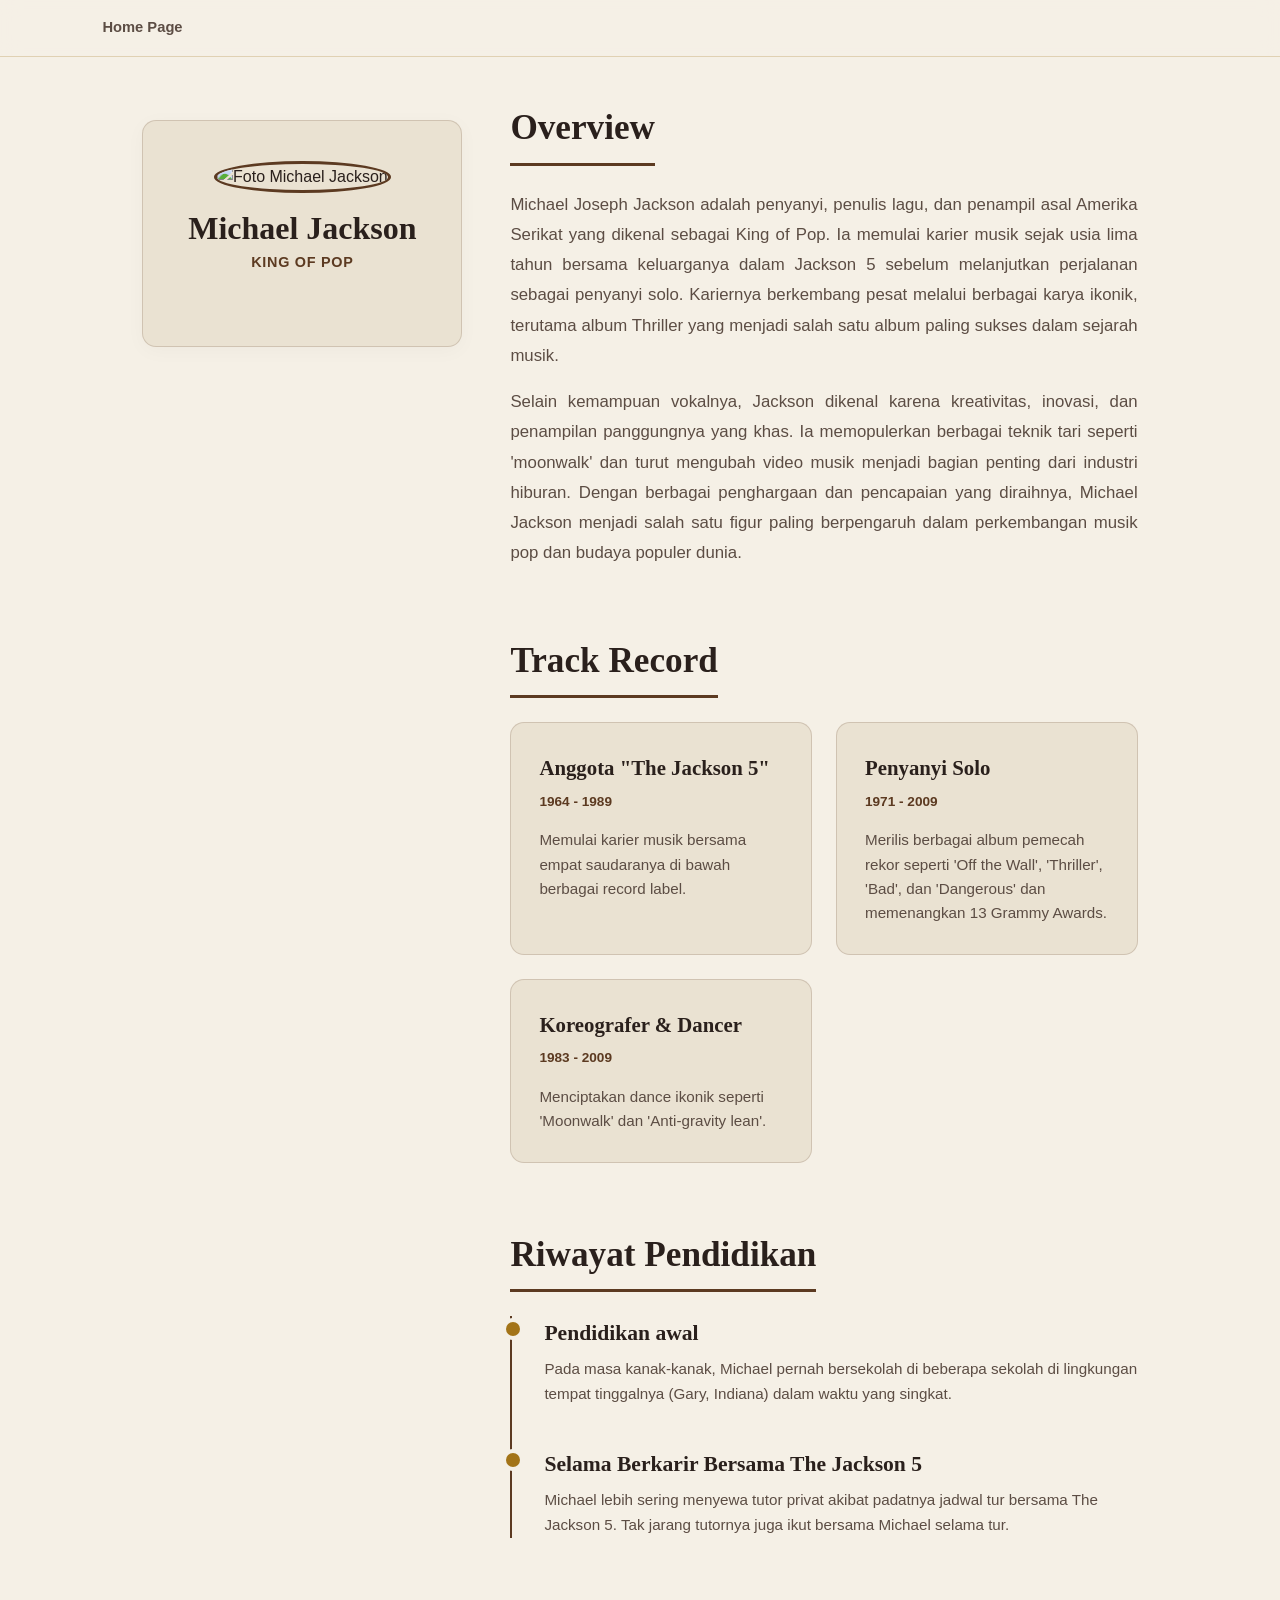
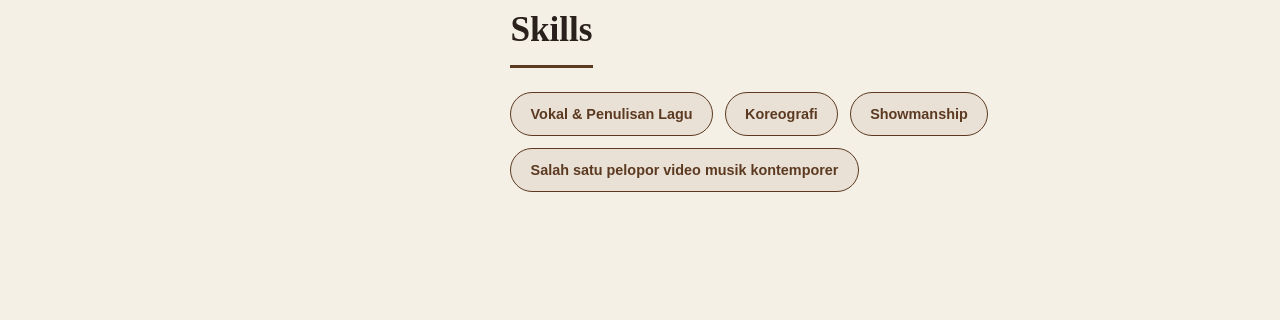
==== cv.html @ 8b6800da "Update image source path for profile picture" ====
<!doctype html>
<html lang="id">

<head>
    <meta charset="UTF-8" />
    <meta name="viewport" content="width=device-width, initial-scale=1.0" />
    <title>Michael Jackson — Creative CV</title>
    <link rel="stylesheet" href="cv.css" />
</head>

<body>
    <header class="navbar">
        <nav class="nav-links">
            <a href="home.html">Home Page</a>
        </nav>
    </header>

    <div class="cv-layout">
        <aside class="cv-sidebar">
            <div class="profile-container">
                <img src="images/michael jackson.jpg" alt="Foto Michael Jackson" class="profile-pic">
                <h1 class="profile-name">Michael Jackson</h1>
                <p class="profile-title">King of Pop</p>
            </div>
        </aside>

        <main class="cv-content">
            <section class="cv-section">
                <h2 class="section-title">Overview</h2>
                <p class="character-desc">
                    Michael Joseph Jackson adalah penyanyi, penulis lagu, dan penampil asal Amerika Serikat yang dikenal
                    sebagai King of Pop. Ia memulai karier musik sejak usia lima tahun bersama keluarganya dalam Jackson
                    5 sebelum melanjutkan perjalanan sebagai penyanyi solo. Kariernya berkembang pesat melalui berbagai
                    karya ikonik, terutama album Thriller yang menjadi salah satu album paling sukses dalam sejarah
                    musik.
                </p>
                <p class="character-desc">
                    Selain kemampuan vokalnya, Jackson dikenal karena kreativitas, inovasi, dan penampilan panggungnya
                    yang khas. Ia memopulerkan berbagai teknik tari seperti 'moonwalk' dan turut mengubah video musik
                    menjadi bagian penting dari industri hiburan. Dengan berbagai penghargaan dan pencapaian yang
                    diraihnya, Michael Jackson menjadi salah satu figur paling berpengaruh dalam perkembangan musik pop
                    dan budaya populer dunia.
                </p>
            </section>

            <section class="cv-section">
                <h2 class="section-title">Track Record</h2>
                <div class="grid-container">
                    <div class="card">
                        <h3 class="card-title">Anggota "The Jackson 5"</h3>
                        <span class="card-date">1964 - 1989</span>
                        <p class="card-desc">Memulai karier musik bersama empat saudaranya di bawah berbagai record
                            label.
                        </p>
                    </div>
                    <div class="card">
                        <h3 class="card-title">Penyanyi Solo</h3>
                        <span class="card-date">1971 - 2009</span>
                        <p class="card-desc">Merilis berbagai album pemecah rekor seperti 'Off the Wall', 'Thriller',
                            'Bad',
                            dan 'Dangerous' dan memenangkan 13 Grammy Awards.</p>
                    </div>
                    <div class="card">
                        <h3 class="card-title">Koreografer & Dancer</h3>
                        <span class="card-date">1983 - 2009</span>
                        <p class="card-desc">Menciptakan dance ikonik seperti 'Moonwalk' dan 'Anti-gravity
                            lean'.</p>
                    </div>
                </div>
            </section>

            <section class="cv-section">
                <h2 class="section-title">Riwayat Pendidikan</h2>
                <div class="timeline">
                    <div class="timeline-item">
                        <div class="timeline-dot"></div>
                        <h3 class="timeline-title">Pendidikan awal</h3>
                        <p class="timeline-desc">Pada masa kanak-kanak, Michael pernah bersekolah di beberapa sekolah di
                            lingkungan tempat tinggalnya (Gary, Indiana) dalam waktu yang singkat.</p>
                    </div>

                    <div class="timeline-item">
                        <div class="timeline-dot"></div>
                        <h3 class="timeline-title">Selama Berkarir Bersama The Jackson 5</h3>
                        <p class="timeline-desc">Michael lebih sering menyewa tutor privat akibat padatnya jadwal tur
                            bersama The Jackson 5. Tak jarang tutornya juga ikut bersama Michael selama tur.</p>
                    </div>
                </div>
            </section>

            <section class="cv-section">
                <h2 class="section-title">Skills</h2>
                <div class="skills-container">
                    <span class="skill-badge">Vokal & Penulisan Lagu</span>
                    <span class="skill-badge">Koreografi</span>
                    <span class="skill-badge">Showmanship</span>
                    <span class="skill-badge">Salah satu pelopor video musik kontemporer</span>
                </div>
            </section>
        </main>
    </div>
</body>

</html>
---- cv.css ----
:root {
    --bg: #f5f0e6;
    --bg-alt: #eae2d2;
    --text-main: #2a201c;
    --text-muted: #5c4d44;
    --brown: #5c3a21;
    --brown-deep: #3b2313;
    --gold: #a37418;
    --font-display:'Palatino Linotype', serif;
    --font-body: 'Trebuchet MS', sans-serif;
}

* {
    margin: 0;
    padding: 0;
    box-sizing: border-box;
}

html {
    scroll-behavior: smooth;
}

body {
    background: var(--bg);
    color: var(--text-main);
    font-family: var(--font-body);
    line-height: 1.6;
    overflow-x: hidden;
    position: relative;
}

a {
    color: inherit;
    text-decoration: none;
}

h1,
h2,
h3 {
    font-family: var(--font-display);
    font-weight: 800;
    color: var(--text-main);
}

.navbar {
    position: fixed;
    top: 0;
    left: 0;
    right: 0;
    z-index: 100;
    display: flex;
    align-items: center;
    justify-content: space-between;
    padding: 1rem 8vw;
    background: rgba(245, 240, 230, 0.88);
    backdrop-filter: blur(10px);
    border-bottom: 1px solid rgba(163, 116, 24, 0.25);
}

.nav-links {
    display: flex;
    gap: 2.25rem;
}

.nav-links a {
    position: relative;
    font-weight: 600;
    font-size: 0.92rem;
    color: var(--text-muted);
    transition: color 0.25s ease;
}

.nav-links a::after {
    content: "";
    position: absolute;
    left: 0;
    bottom: -4px;
    width: 0;
    height: 2px;
    background: var(--brown);
    transition: width 0.25s ease;
}

.nav-links a:hover {
    color: var(--brown);
}

.nav-links a:hover::after {
    width: 100%;
}

.cv-layout {
    display: flex;
    max-width: 1200px;
    margin: 100px auto 4rem;
    padding: 0 8vw;
    gap: 3rem;
}

.cv-sidebar {
    width: 320px;
    flex-shrink: 0;
    position: sticky;
    top: 120px;
    height: fit-content;
    background: var(--bg-alt);
    padding: 2.5rem 2rem;
    border: 1px solid rgba(92, 58, 33, 0.18);
    border-radius: 14px;
    box-shadow: 0 4px 20px rgba(0, 0, 0, 0.03);
}

.profile-container {
    text-align: center;
    margin-bottom: 2rem;
}

.profile-pic {
    width: 160px;
    height: 160px;
    border-radius: 50%;
    object-fit: cover;
    margin-bottom: 1rem;
    border: 3px solid var(--brown);
}

.profile-name {
    font-size: 2rem;
    color: var(--text-main);
    line-height: 1.2;
    margin-bottom: 0.25rem;
}

.profile-title {
    color: var(--brown);
    font-weight: 700;
    letter-spacing: 0.05em;
    font-size: 0.9rem;
    text-transform: uppercase;
}

.contact-info h3 {
    border-bottom: 1px solid rgba(92, 58, 33, 0.2);
    padding-bottom: 5px;
    margin-bottom: 12px;
    margin-top: 20px;
    color: var(--brown);
}

.contact-info p {
    color: var(--text-muted);
    font-size: 0.88rem;
    margin-bottom: 0.5rem;
}

.cv-content {
    flex-grow: 1;
}

.cv-section {
    margin-bottom: 4rem;
}

.section-title {
    font-size: 2.2rem;
    color: var(--text-main);
    margin-bottom: 1.5rem;
    display: inline-block;
    border-bottom: 3px solid var(--brown);
    padding-bottom: 0.4rem;
}

.character-desc {
    font-size: 1.05rem;
    color: var(--text-muted);
    text-align: justify;
    line-height: 1.8;
    margin-bottom: 1rem;
}

.grid-container {
    display: grid;
    grid-template-columns: repeat(auto-fit, minmax(280px, 1fr));
    gap: 1.5rem;
}

.card {
    background: var(--bg-alt);
    padding: 1.75rem;
    border: 1px solid rgba(92, 58, 33, 0.18);
    border-radius: 14px;
    transition: transform 0.3s ease, border-color 0.3s ease, box-shadow 0.3s ease;
}

.card:hover {
    transform: translateY(-6px);
    border-color: var(--brown);
    box-shadow: 0 8px 24px rgba(92, 58, 33, 0.1);
}

.card-title {
    color: var(--text-main);
    font-size: 1.3rem;
    margin-bottom: 0.2rem;
}

.card-date {
    display: inline-block;
    font-size: 0.85rem;
    color: var(--brown);
    font-weight: 700;
    margin-bottom: 1rem;
}

.card-desc {
    font-size: 0.95rem;
    color: var(--text-muted);
}

.timeline {
    position: relative;
    padding-left: 2rem;
    border-left: 2px solid var(--brown);
}

.timeline-item {
    position: relative;
    margin-bottom: 2.5rem;
}

.timeline-item:last-child {
    margin-bottom: 0;
}

.timeline-dot {
    position: absolute;
    left: -2.4rem;
    top: 0.35rem;
    width: 14px;
    height: 14px;
    border-radius: 50%;
    background-color: var(--gold);
    box-shadow: 0 0 0 4px var(--bg);
}

.timeline-title {
    color: var(--text-main);
    font-size: 1.35rem;
    margin-bottom: 0.3rem;
}

.timeline-desc {
    font-size: 0.95rem;
    color: var(--text-muted);
    line-height: 1.7;
}

.skills-container {
    display: flex;
    flex-wrap: wrap;
    gap: 12px;
}

.skill-badge {
    background: rgba(92, 58, 33, 0.08);
    color: var(--brown);
    padding: 0.6rem 1.2rem;
    font-size: 0.9rem;
    font-weight: 700;
    border: 1px solid var(--brown);
    border-radius: 50px;
    transition: all 0.25s ease;
}

.skill-badge:hover {
    background: var(--brown);
    color: var(--bg);
}

@media screen and (max-width: 992px) {
    .cv-layout {
        flex-direction: column;
    }

    .cv-sidebar {
        width: 100%;
        position: relative;
        top: 0;
    }
}
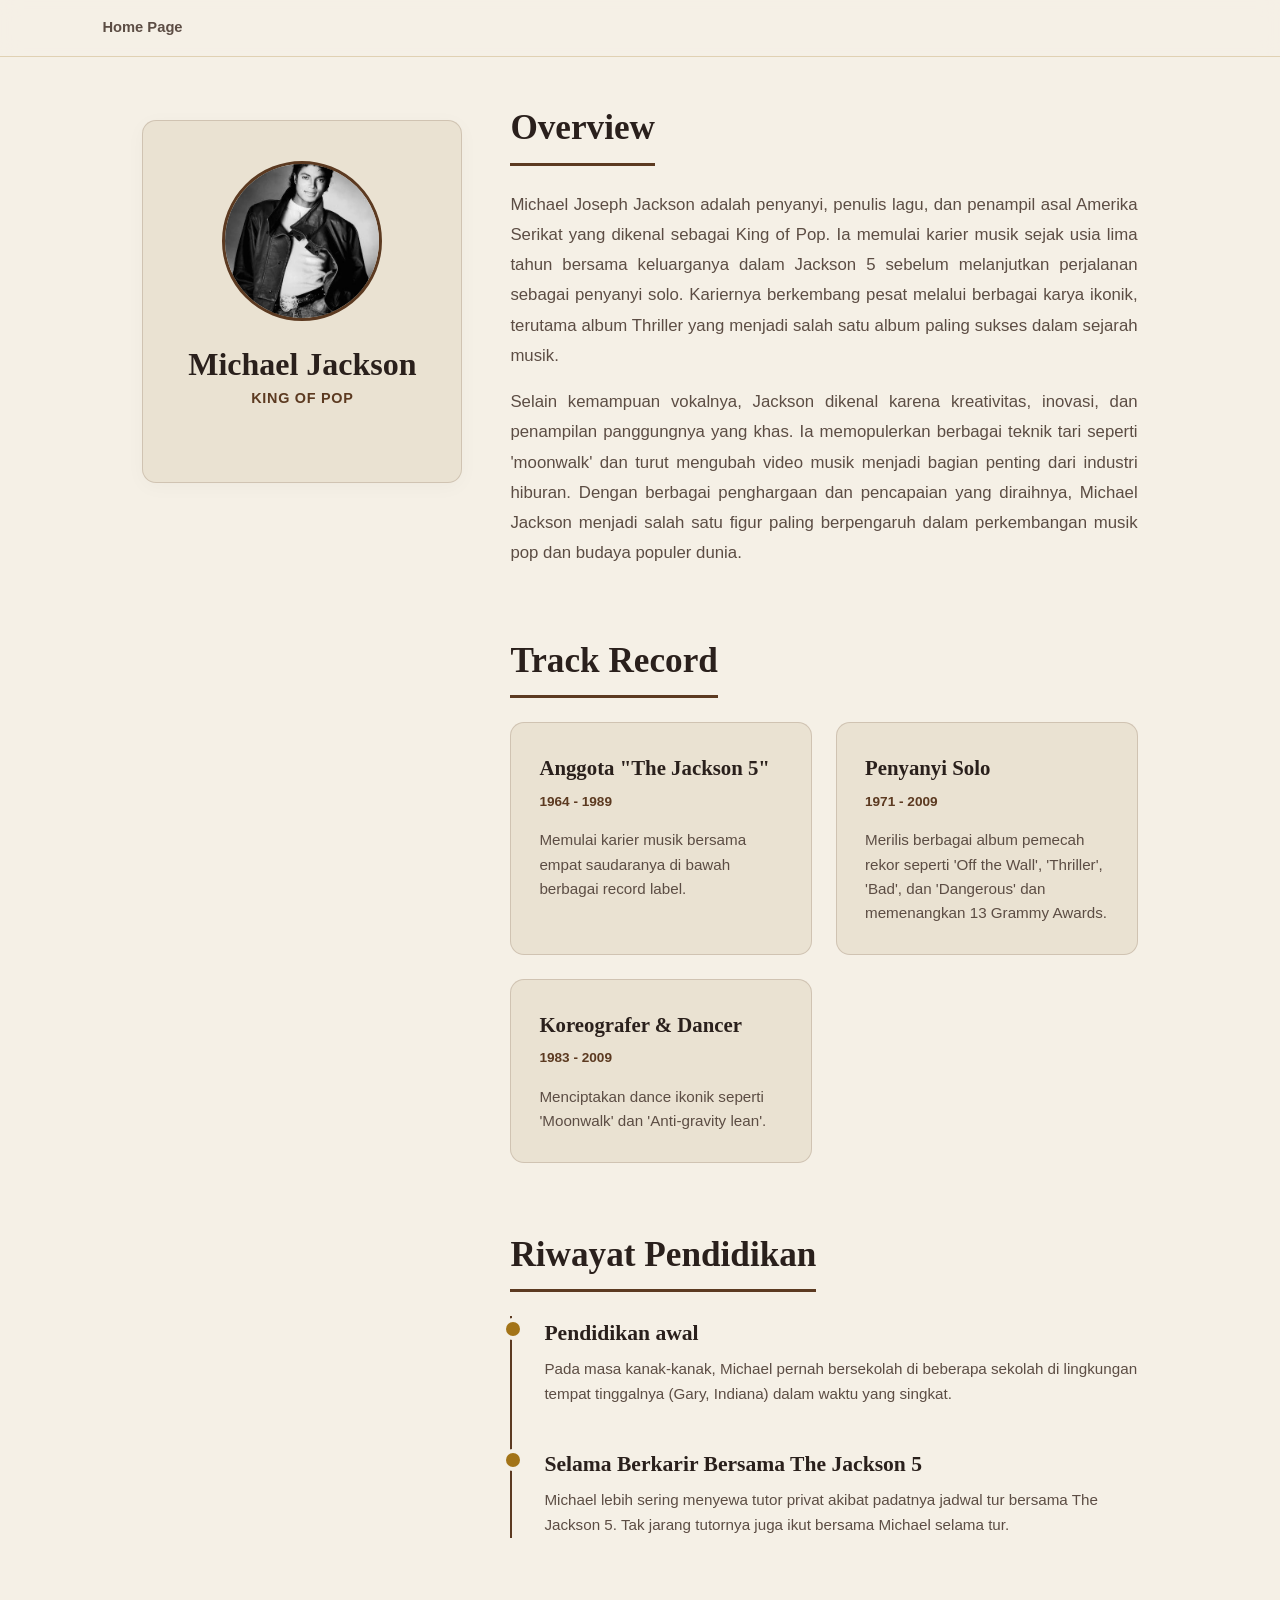
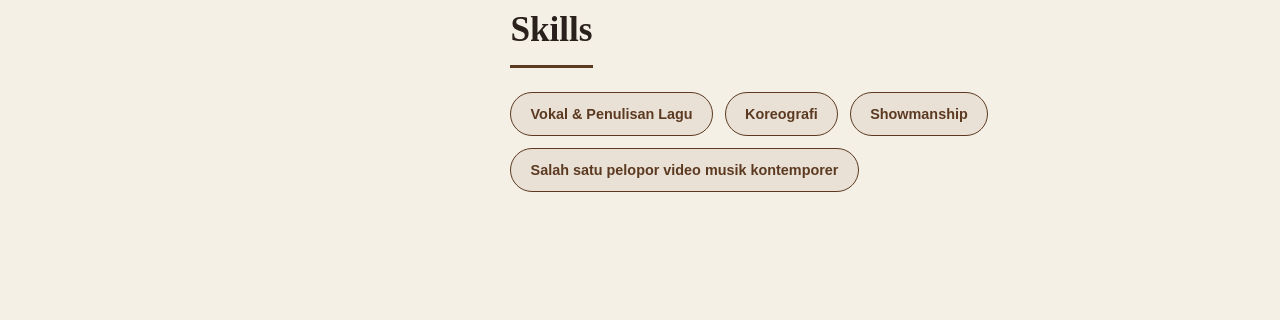
==== commit a544f0bb: "Update profile image format from .jpg to .jpeg" ====
--- a/cv.html
+++ b/cv.html
@@ -18,7 +18,7 @@
     <div class="cv-layout">
         <aside class="cv-sidebar">
             <div class="profile-container">
-                <img src="images/michael jackson.jpg" alt="Foto Michael Jackson" class="profile-pic">
+                <img src="images/michael.jpeg" alt="Foto Michael Jackson" class="profile-pic">
                 <h1 class="profile-name">Michael Jackson</h1>
                 <p class="profile-title">King of Pop</p>
             </div>
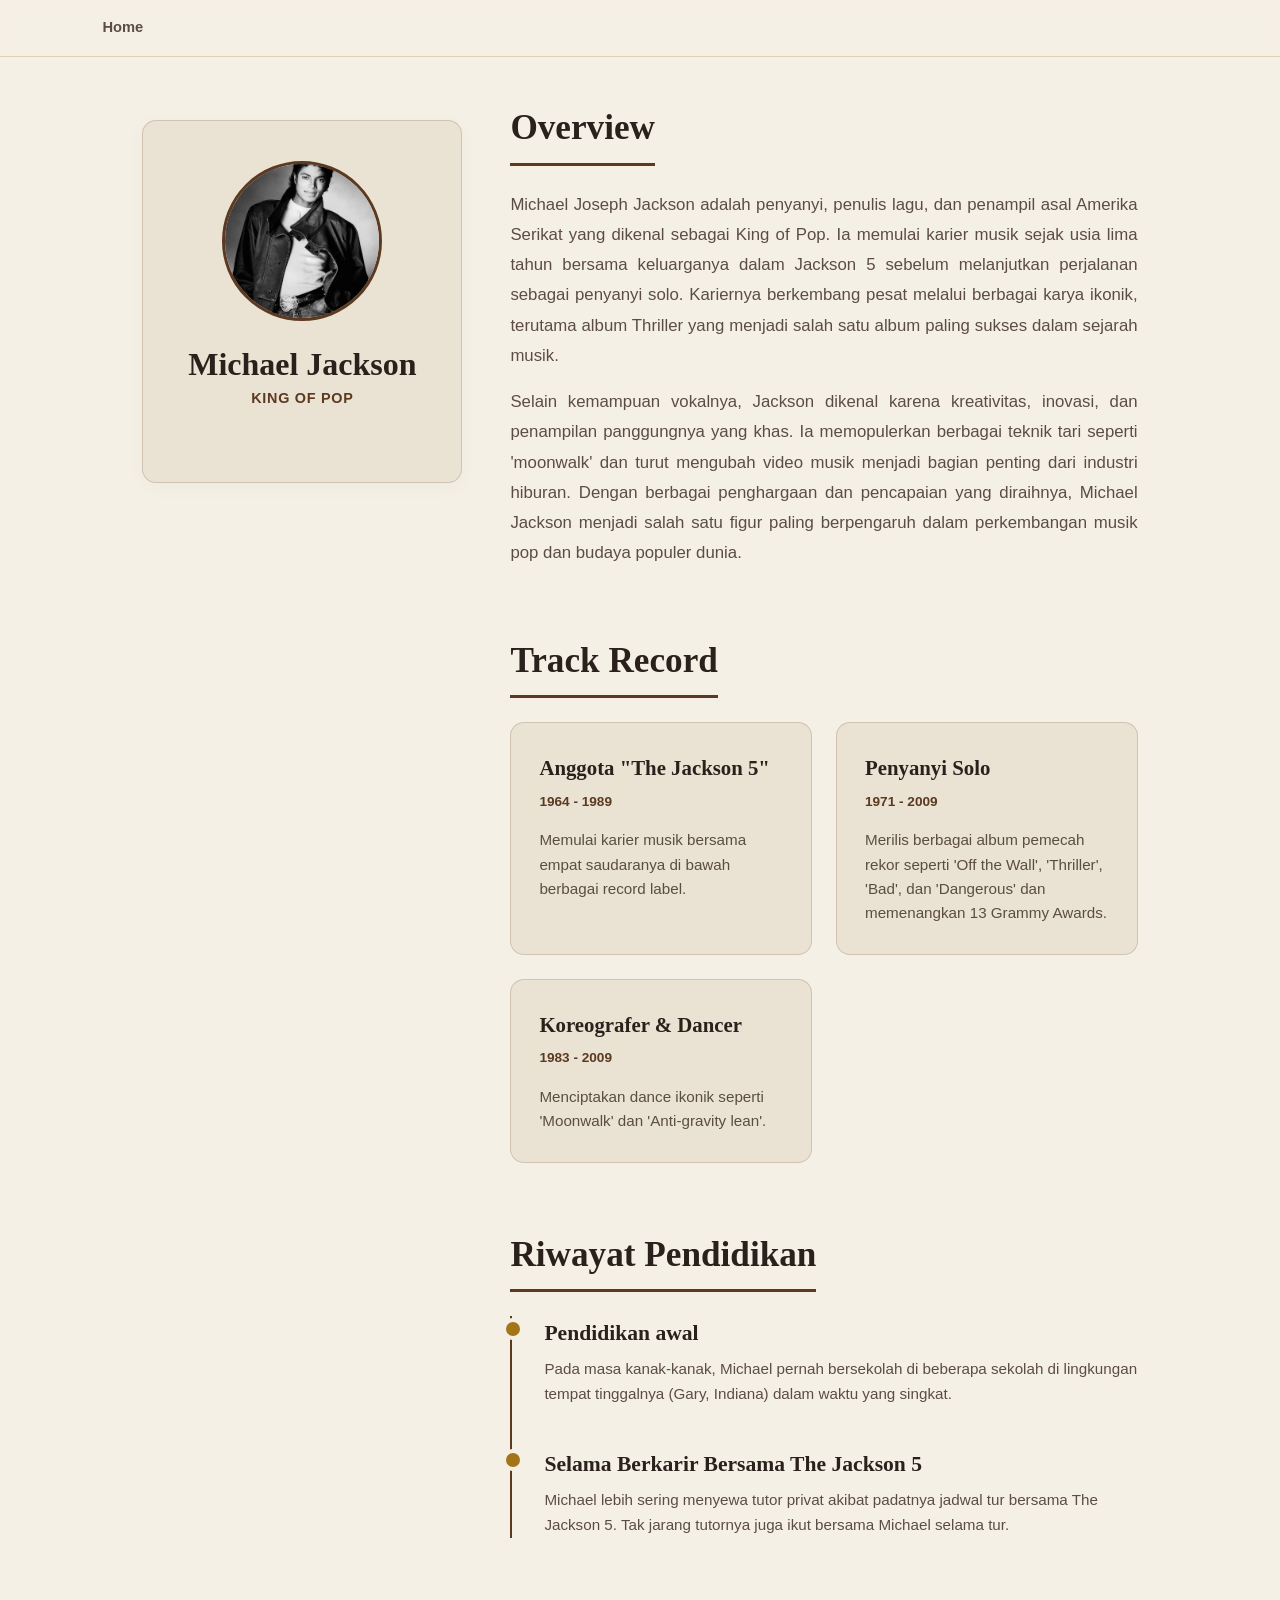
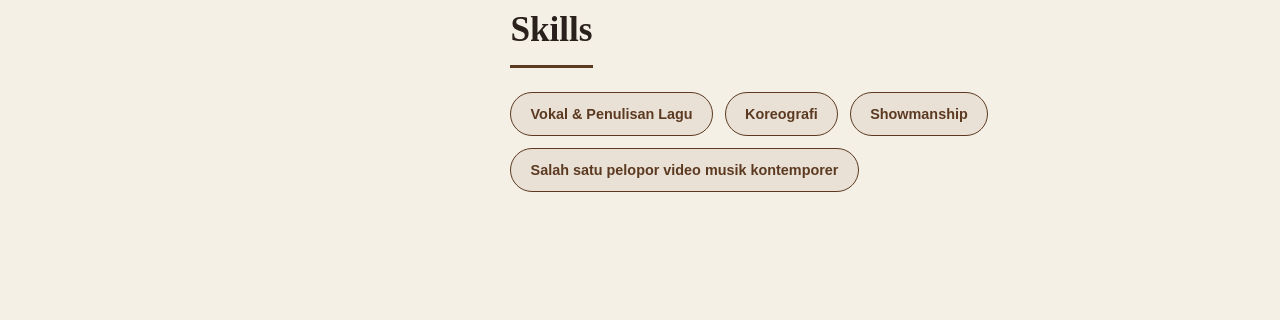
==== commit 51ce8e38: "Shorten link text for home page" ====
--- a/cv.html
+++ b/cv.html
@@ -11,7 +11,7 @@
 <body>
     <header class="navbar">
         <nav class="nav-links">
-            <a href="home.html">Home Page</a>
+            <a href="index.html">Home</a>
         </nav>
     </header>
 
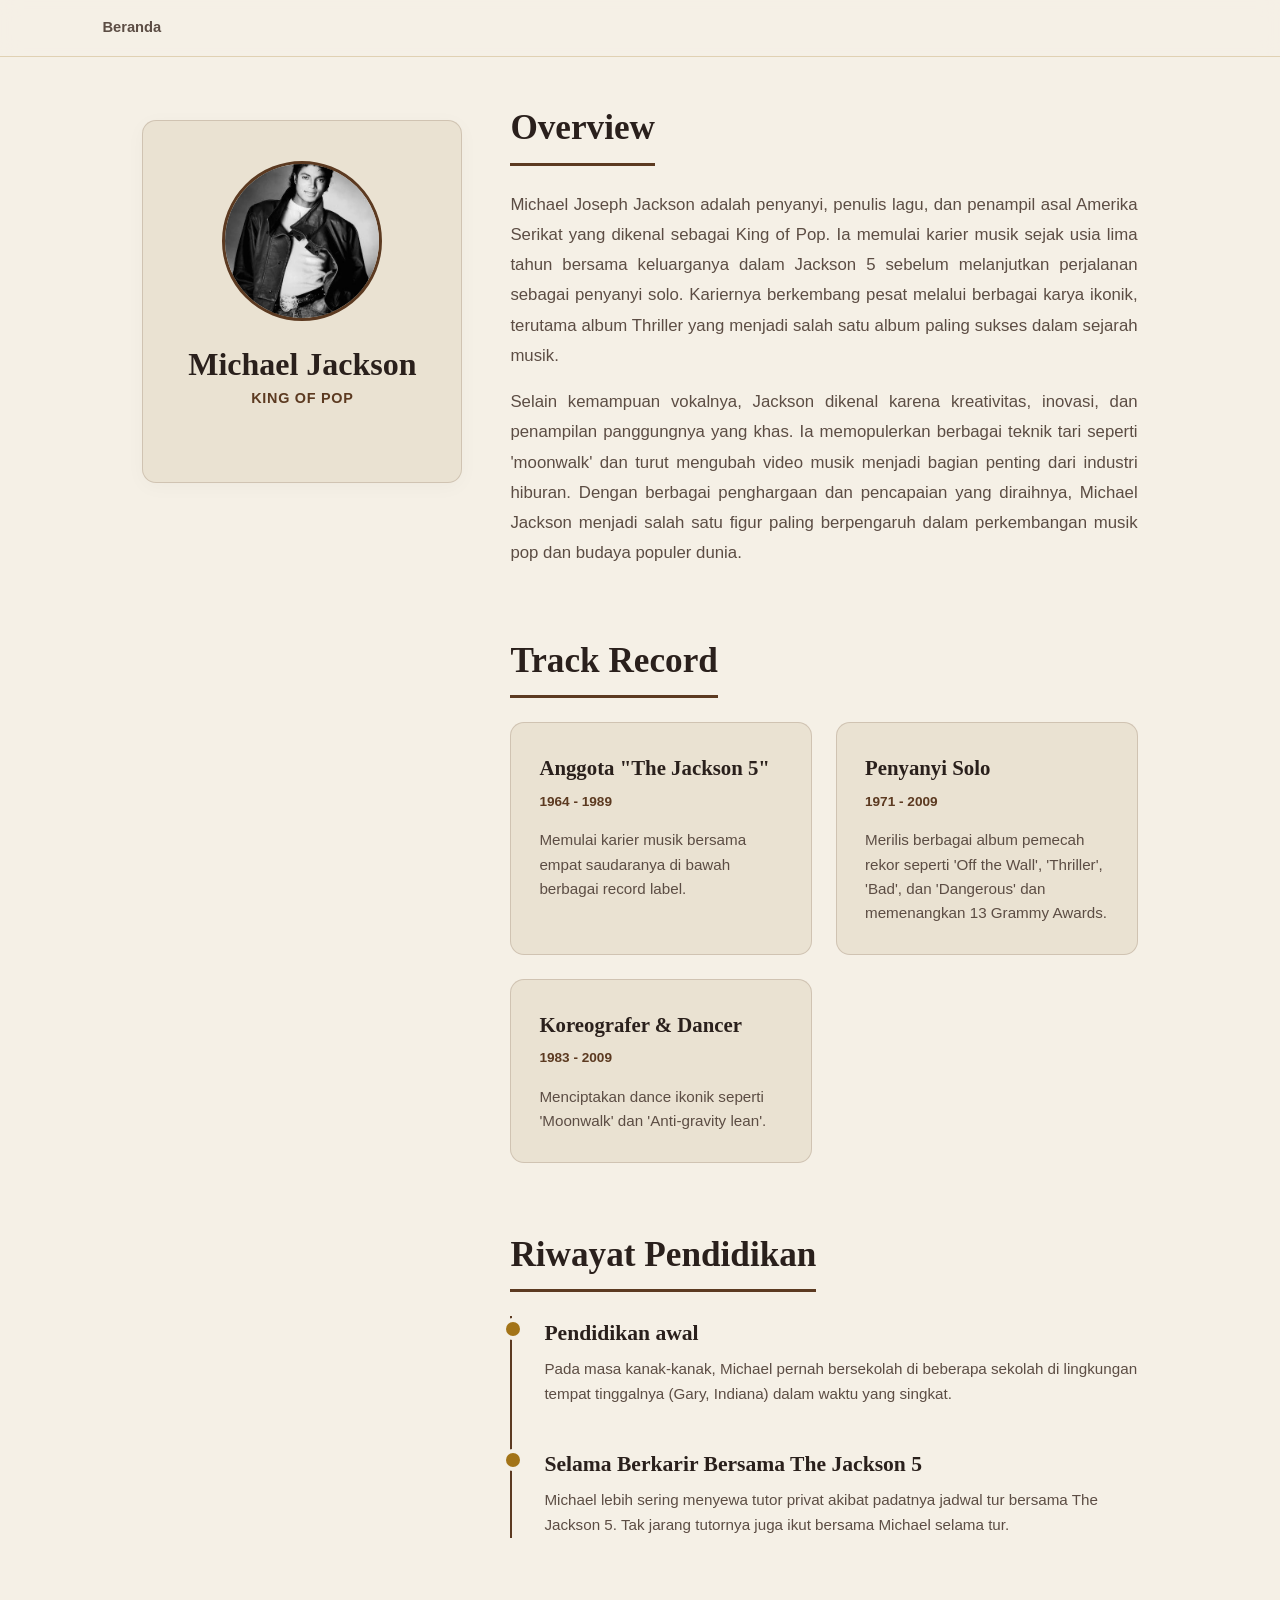
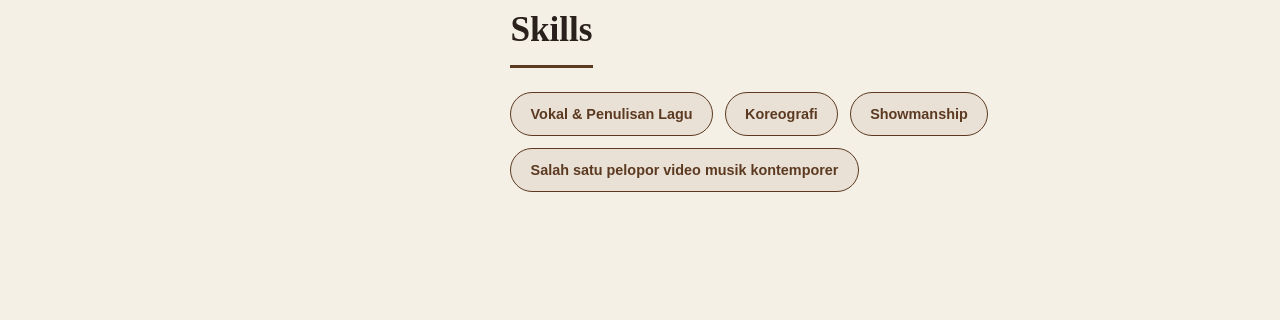
==== commit 7be2a6f7: "Change 'Home' link text to 'Beranda'" ====
--- a/cv.html
+++ b/cv.html
@@ -11,7 +11,7 @@
 <body>
     <header class="navbar">
         <nav class="nav-links">
-            <a href="index.html">Home</a>
+            <a href="index.html">Beranda</a>
         </nav>
     </header>
 
